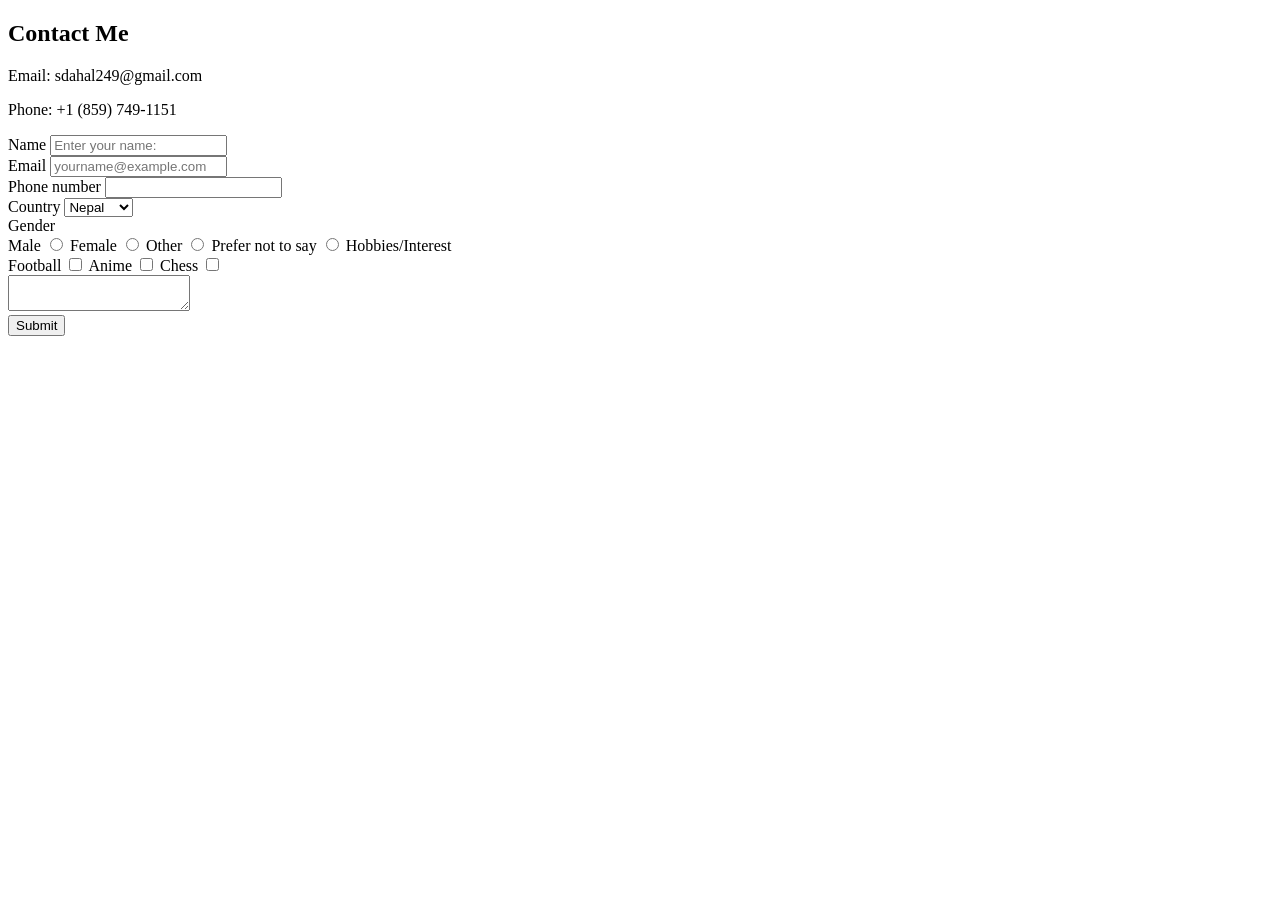
==== contact.html @ 0812b346 "Added basic content in html pages" ====
<!DOCTYPE html>
<html lang="en">
<head>
    <meta charset="UTF-8">
    <meta name="viewport" content="width=device-width, initial-scale=1.0">
    <title>Contact</title>
</head>
<body>
    <h2>Contact Me</h2>
    <p>Email: sdahal249@gmail.com</p>
    <p>Phone: +1 (859) 749-1151</p>

    <form action="">
        <label for="form_name">Name</label>
        <input id="form_name" type="text" placeholder="Enter your name: ">

        <br>

        <label for="form_email">Email</label>
        <input id="form_email" type="email" placeholder="yourname@example.com">

        <br>

        <label for="form_phone">Phone number</label>
        <input type="tel" id="form_phone">

        <br>

        <label for="country">Country</label>
        <select name="" id="">
            <option value="nepal">Nepal</option>
            <option value="usa">USA</option>
            <option value="india">India</option>
            <option value="canada">Canada</option>
        </select>

        <br>

        <label for="form_gender">Gender</label>
        <br>
        <label for="form_male">Male</label>
        <input type="radio" value="male" id="form_male">
        <label for="form_female">Female</label>
        <input type="radio" value="female" id="form_female">
        <label for="form_other">Other</label>
        <input type="radio" value="other" id="form_other">
        <label for="form_prefer_not_to_say">Prefer not to say</label>
        <input type="radio" value="not_prefer" id="form_prefer_not_to_say">

        <label>Hobbies/Interest</label>
        <br>
        <label for="Football">Football</label>
        <input type="checkbox" id="Football" name="Football" value="football">
        <label for="Anime">Anime</label>
        <input type="checkbox" id="Anime" name="Anime" value="anime">
        <label for="Chess">Chess</label>
        <input type="checkbox" id="Chess" name="Chess" value="chess">

        <br>
        <textarea name="" id="">

        </textarea>
        <br>
        <button type="submit">Submit</button>
    </form>
    
</body>
</html>
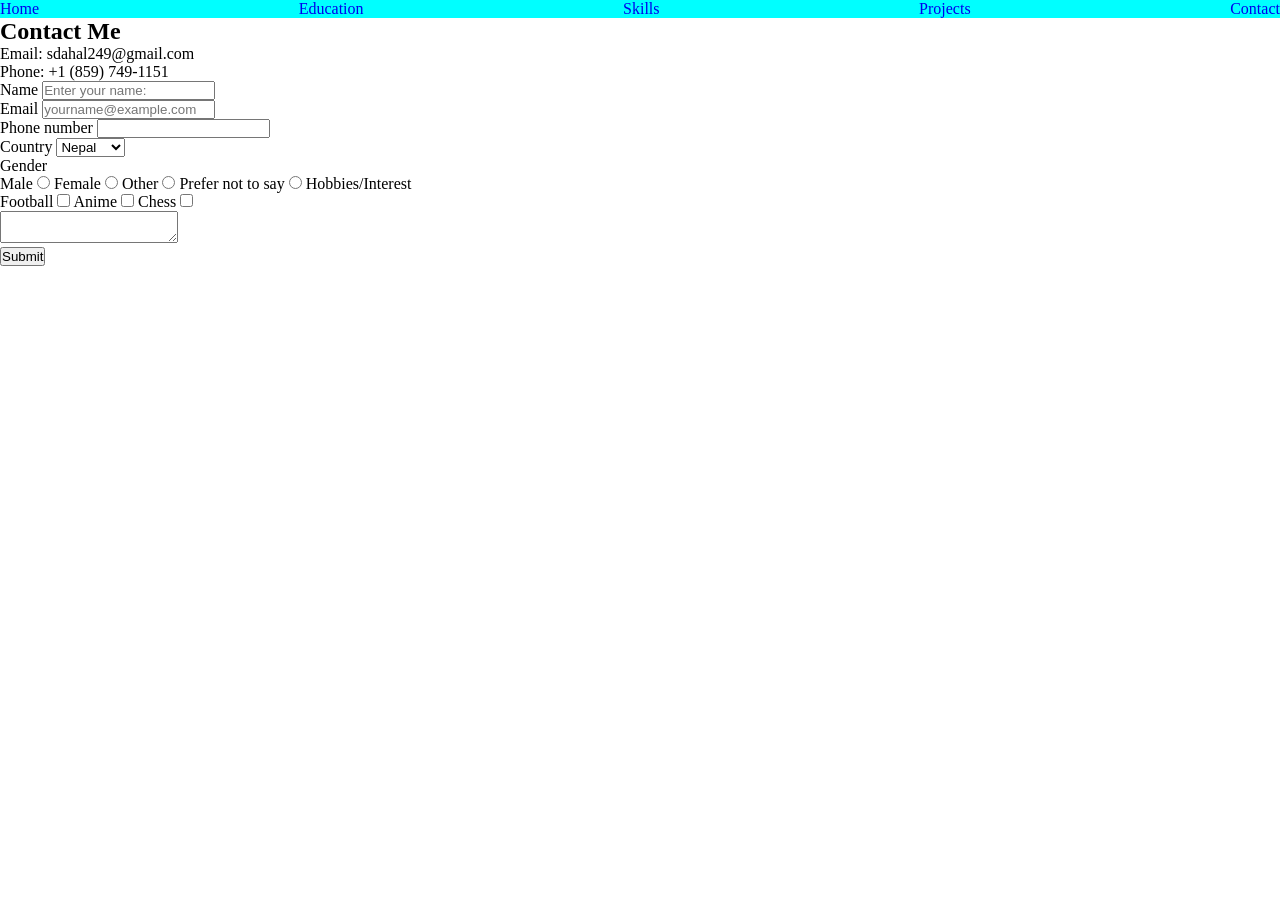
==== commit e9c23a6f: "Added navbar to all existing pages" ====
--- a/contact.html
+++ b/contact.html
@@ -3,9 +3,21 @@
 <head>
     <meta charset="UTF-8">
     <meta name="viewport" content="width=device-width, initial-scale=1.0">
+    <link rel="stylesheet" href="style.css">
     <title>Contact</title>
 </head>
 <body>
+    <header>
+      <nav id="navbar">
+        <ul>
+          <li><a href="index.html">Home</a></li>
+          <li><a href="education.html">Education</a></li>
+          <li><a href="skills.html">Skills</a></li>
+          <li><a href="projects.html">Projects</a></li>
+          <li><a href="contact.html">Contact</a></li>
+        </ul>
+      </nav>
+    </header>
     <h2>Contact Me</h2>
     <p>Email: sdahal249@gmail.com</p>
     <p>Phone: +1 (859) 749-1151</p>
--- a/style.css
+++ b/style.css
@@ -0,0 +1,23 @@
+* {
+    margin: 0;
+    padding: 0;
+    box-sizing: border-box;
+}
+
+#navbar {
+    background-color: aqua;
+}
+
+#navbar ul{
+    display: flex;
+    flex-direction: row;
+    justify-content: space-between;
+}
+
+#navbar ul li{
+    list-style: none;
+}
+
+#navbar ul li a{
+    text-decoration: none;
+}
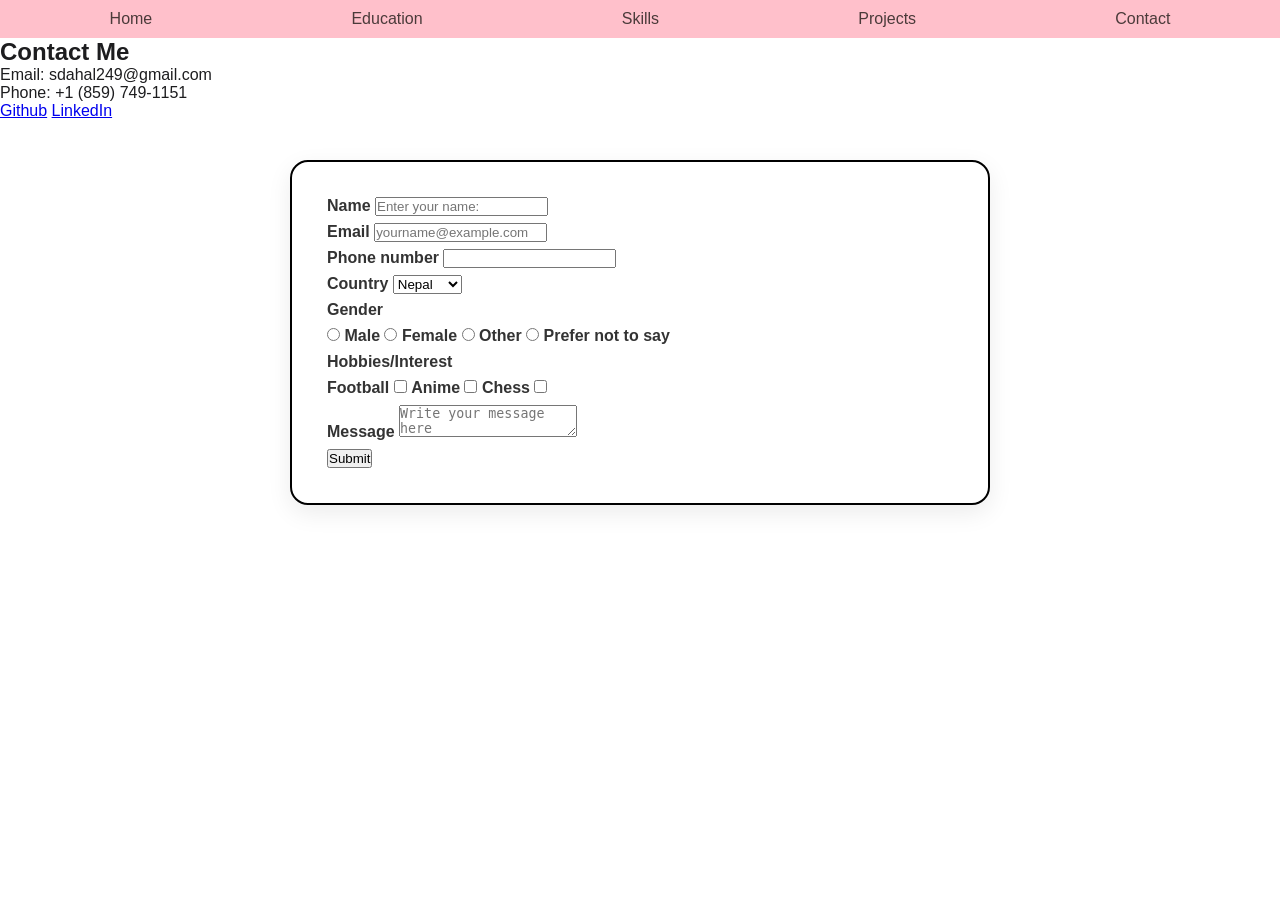
==== commit 880d9f41: "cleaning the pages" ====
--- a/contact.html
+++ b/contact.html
@@ -21,6 +21,9 @@
     <h2>Contact Me</h2>
     <p>Email: sdahal249@gmail.com</p>
     <p>Phone: +1 (859) 749-1151</p>
+    <a href="https://github.com/dSushant717" target="_blank">Github</a>
+    <a href="https://www.linkedin.com/in/sushantdahal/" target="_blank">LinkedIn</a>
+
 
     <form action="">
         <label for="form_name">Name</label>
@@ -39,7 +42,7 @@
         <br>
 
         <label for="country">Country</label>
-        <select name="" id="">
+        <select name="country" id="country">
             <option value="nepal">Nepal</option>
             <option value="usa">USA</option>
             <option value="india">India</option>
@@ -50,15 +53,16 @@
 
         <label for="form_gender">Gender</label>
         <br>
+        <input type="radio" name="form_gender" value="male" id="form_male">
         <label for="form_male">Male</label>
-        <input type="radio" value="male" id="form_male">
+        <input type="radio" name="form_gender" value="female" id="form_female">
         <label for="form_female">Female</label>
-        <input type="radio" value="female" id="form_female">
+        <input type="radio" name="form_gender" value="other" id="form_other">
         <label for="form_other">Other</label>
-        <input type="radio" value="other" id="form_other">
+        <input type="radio" name="form_gender" value="not_prefer" id="form_prefer_not_to_say">
         <label for="form_prefer_not_to_say">Prefer not to say</label>
-        <input type="radio" value="not_prefer" id="form_prefer_not_to_say">
 
+        <br>
         <label>Hobbies/Interest</label>
         <br>
         <label for="Football">Football</label>
@@ -69,9 +73,8 @@
         <input type="checkbox" id="Chess" name="Chess" value="chess">
 
         <br>
-        <textarea name="" id="">
-
-        </textarea>
+        <label for="message">Message</label>
+<textarea id="message" name="message" placeholder="Write your message here"></textarea>
         <br>
         <button type="submit">Submit</button>
     </form>
--- a/style.css
+++ b/style.css
@@ -4,14 +4,33 @@
     box-sizing: border-box;
 }
 
+body {
+  font-family: -apple-system, BlinkMacSystemFont, "SF Pro Text", "Helvetica Neue", Arial, sans-serif;
+  background-color: #ffffff;
+  color: #1d1d1f;
+}
+
+
+header {
+    position: sticky;
+    top: 0;
+}
+
+#profile {
+    width: 230px;
+    background-color: pink;
+    border-radius: 20%;
+}
+
 #navbar {
-    background-color: aqua;
+    padding: 10px;
+    background-color: pink;
 }
 
 #navbar ul{
     display: flex;
     flex-direction: row;
-    justify-content: space-between;
+    justify-content: space-around;
 }
 
 #navbar ul li{
@@ -20,4 +39,65 @@
 
 #navbar ul li a{
     text-decoration: none;
+    color:#4b3a3a;
+}
+
+form {
+  max-width: 700px;
+  margin: 40px auto;
+  border: 2px solid black;
+  padding: 35px;
+  border-radius: 18px;
+  box-shadow: 0 8px 25px rgba(0, 0, 0, 0.08);
+}
+
+form label {
+  display: inline-block;
+  margin-bottom: 8px;
+  font-weight: 600;
+  color: #333;
+}
+
+.projects-page {
+    max-width: 1100px;
+    margin: 40px auto;
+    padding: 20px;
+}
+
+.projects-page h1 {
+    text-align: center;
+    margin-bottom: 10px;
+    color: #2a2340;
+}
+
+.projects-intro {
+    text-align: center;
+    color: #666;
+    margin-bottom: 40px;
+}
+
+.project-container {
+    display: flex;
+    flex-wrap: wrap;
+    gap: 25px;
+    justify-content: center;
+}
+
+.project-box {
+    background-color: #ffffff;
+    width: 300px;
+    padding: 20px;
+    border-radius: 14px;
+    box-shadow: 0 4px 14px rgba(0, 0, 0, 0.08);
+    border: 1px solid #eee;
+    transition: transform 0.2s ease, box-shadow 0.2s ease;
+}
+
+footer {
+    background-color: pink;
+}
+
+footer ul li a{
+    text-decoration: none;
+    list-style: none;
 }
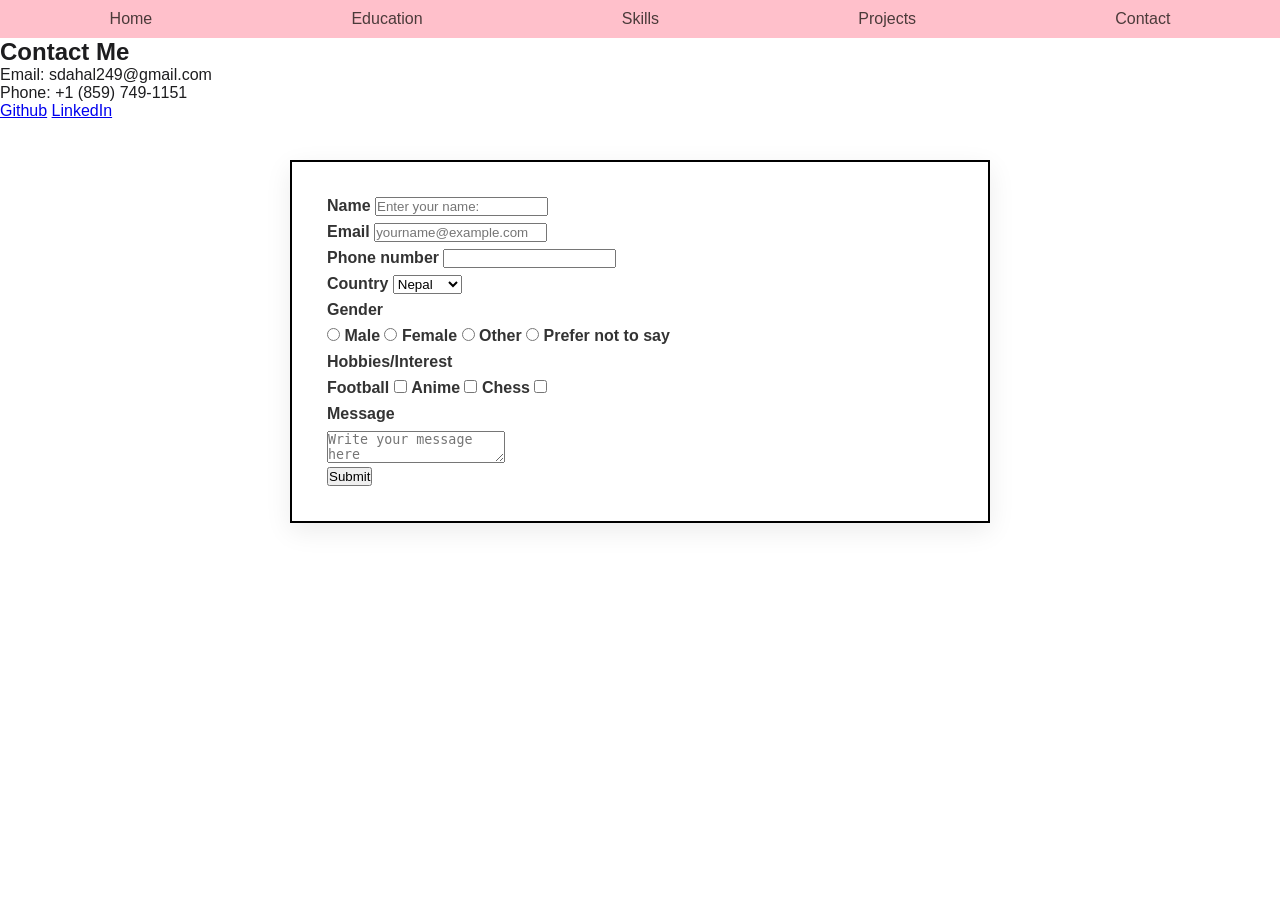
==== commit 6eefdad9: "finalized the initial draft" ====
--- a/contact.html
+++ b/contact.html
@@ -74,7 +74,8 @@
 
         <br>
         <label for="message">Message</label>
-<textarea id="message" name="message" placeholder="Write your message here"></textarea>
+        <br>    
+        <textarea id="message" name="message" placeholder="Write your message here"></textarea>
         <br>
         <button type="submit">Submit</button>
     </form>
--- a/style.css
+++ b/style.css
@@ -18,7 +18,7 @@
 
 #profile {
     width: 230px;
-    background-color: pink;
+    border: 2px solid #000;
     border-radius: 20%;
 }
 
@@ -42,12 +42,17 @@
     color:#4b3a3a;
 }
 
+.introduction {
+    display: flex;
+    justify-content: space-between;
+    gap: 20px;
+}
+
 form {
   max-width: 700px;
   margin: 40px auto;
   border: 2px solid black;
   padding: 35px;
-  border-radius: 18px;
   box-shadow: 0 8px 25px rgba(0, 0, 0, 0.08);
 }
 
@@ -72,7 +77,6 @@
 
 .projects-intro {
     text-align: center;
-    color: #666;
     margin-bottom: 40px;
 }
 
@@ -87,13 +91,12 @@
     background-color: #ffffff;
     width: 300px;
     padding: 20px;
-    border-radius: 14px;
-    box-shadow: 0 4px 14px rgba(0, 0, 0, 0.08);
-    border: 1px solid #eee;
-    transition: transform 0.2s ease, box-shadow 0.2s ease;
+    border: 1px solid #000;
 }
 
 footer {
+    padding: 20px;
+    text-align: center;
     background-color: pink;
 }
 
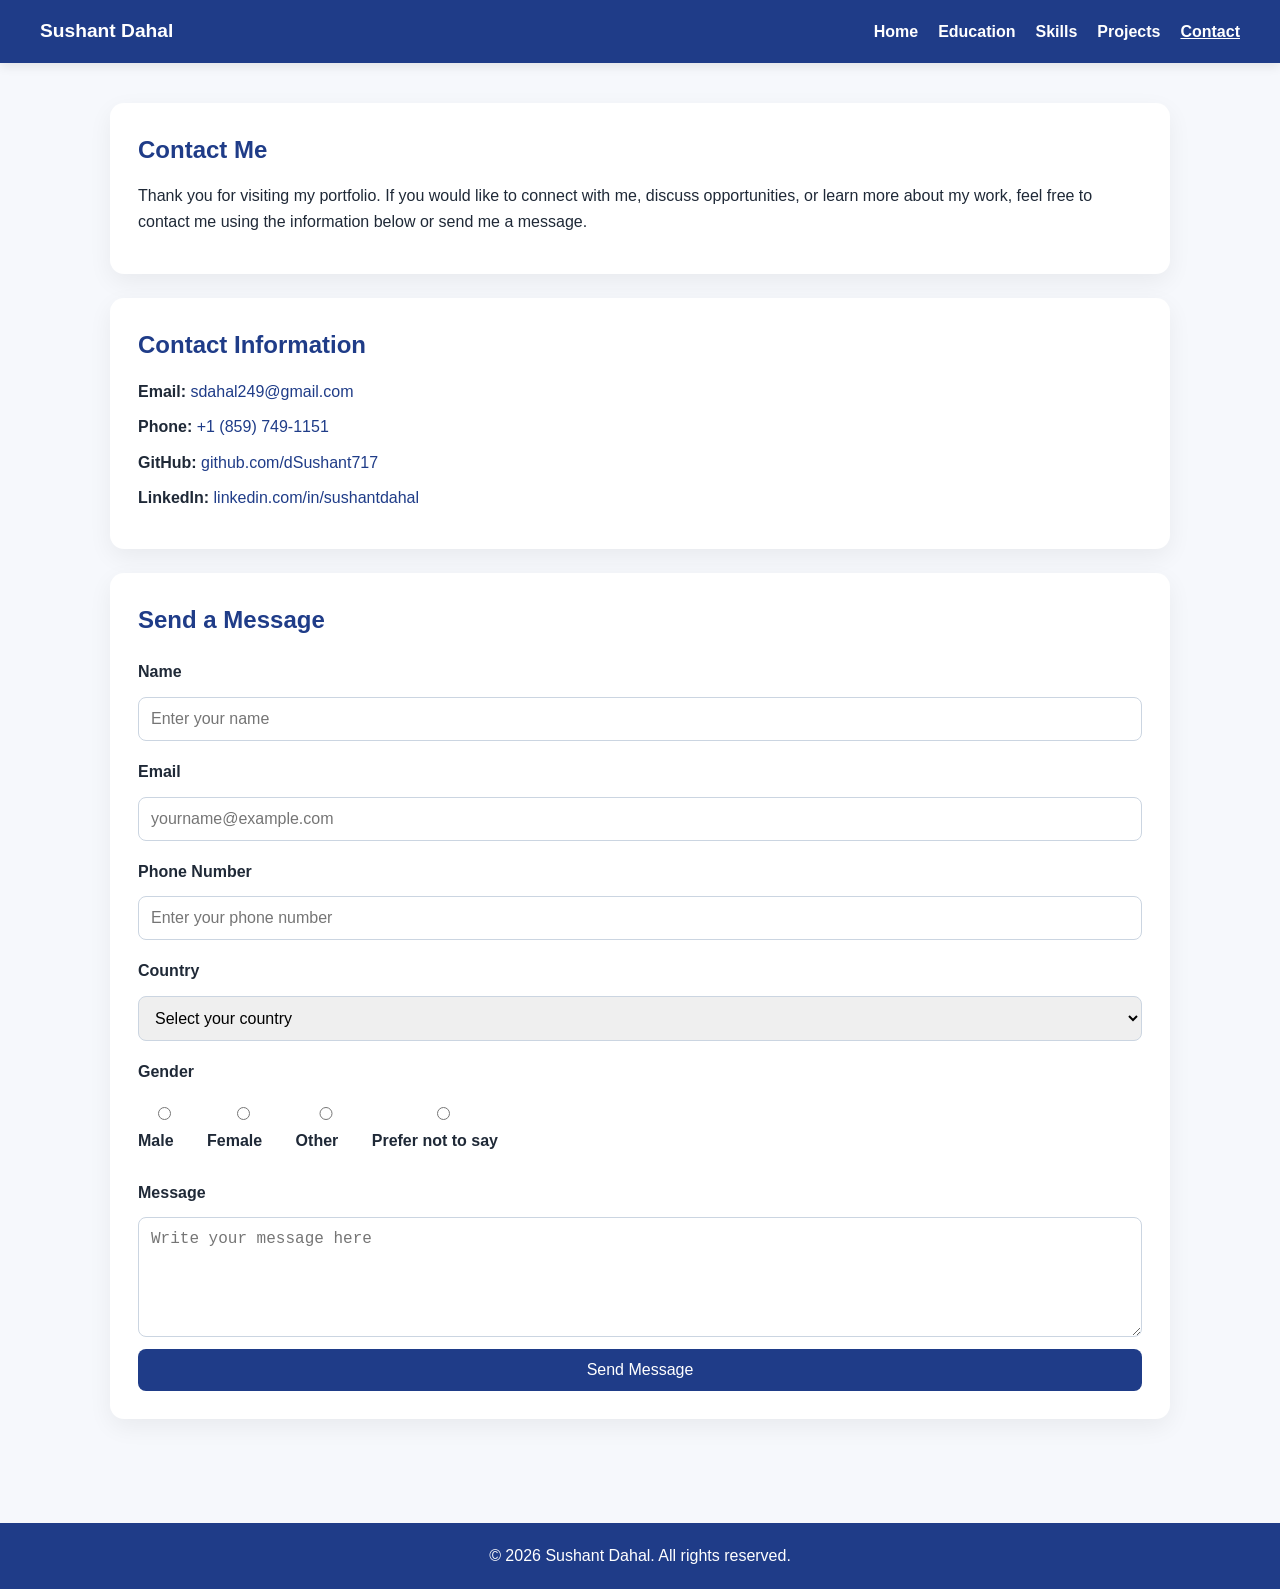
==== commit 799136c2: "updated portfolio website" ====
--- a/contact.html
+++ b/contact.html
@@ -1,84 +1,85 @@
 <!DOCTYPE html>
 <html lang="en">
 <head>
-    <meta charset="UTF-8">
-    <meta name="viewport" content="width=device-width, initial-scale=1.0">
-    <link rel="stylesheet" href="style.css">
-    <title>Contact</title>
+  <meta charset="UTF-8">
+  <meta name="viewport" content="width=device-width, initial-scale=1.0">
+  <title>Contact | Sushant Dahal</title>
+  <link rel="stylesheet" href="style.css">
 </head>
 <body>
-    <header>
-      <nav id="navbar">
-        <ul>
-          <li><a href="index.html">Home</a></li>
-          <li><a href="education.html">Education</a></li>
-          <li><a href="skills.html">Skills</a></li>
-          <li><a href="projects.html">Projects</a></li>
-          <li><a href="contact.html">Contact</a></li>
-        </ul>
-      </nav>
-    </header>
-    <h2>Contact Me</h2>
-    <p>Email: sdahal249@gmail.com</p>
-    <p>Phone: +1 (859) 749-1151</p>
-    <a href="https://github.com/dSushant717" target="_blank">Github</a>
-    <a href="https://www.linkedin.com/in/sushantdahal/" target="_blank">LinkedIn</a>
 
+  <header>
+    <nav id="navbar">
+      <div class="nav-brand">Sushant Dahal</div>
+      <ul>
+        <li><a href="index.html">Home</a></li>
+        <li><a href="education.html">Education</a></li>
+        <li><a href="skills.html">Skills</a></li>
+        <li><a href="projects.html">Projects</a></li>
+        <li><a href="contact.html" class="active">Contact</a></li>
+      </ul>
+    </nav>
+  </header>
 
-    <form action="">
+  <main class="page-container">
+    <section class="card">
+      <h1>Contact Me</h1>
+      <p>
+        Thank you for visiting my portfolio. If you would like to connect with me, discuss opportunities,
+        or learn more about my work, feel free to contact me using the information below or send me a message.
+      </p>
+    </section>
+
+    <section class="card contact-details">
+      <h2>Contact Information</h2>
+      <p><strong>Email:</strong> <a href="mailto:sdahal249@gmail.com">sdahal249@gmail.com</a></p>
+      <p><strong>Phone:</strong> <a href="tel:+18597491151">+1 (859) 749-1151</a></p>
+      <p><strong>GitHub:</strong> <a href="https://github.com/dSushant717" target="_blank">github.com/dSushant717</a></p>
+      <p><strong>LinkedIn:</strong> <a href="https://www.linkedin.com/in/sushantdahal/" target="_blank">linkedin.com/in/sushantdahal</a></p>
+    </section>
+
+    <section class="card">
+      <h2>Send a Message</h2>
+
+      <form id="contact-form">
         <label for="form_name">Name</label>
-        <input id="form_name" type="text" placeholder="Enter your name: ">
-
-        <br>
+        <input id="form_name" type="text" placeholder="Enter your name">
 
         <label for="form_email">Email</label>
         <input id="form_email" type="email" placeholder="yourname@example.com">
 
-        <br>
-
-        <label for="form_phone">Phone number</label>
-        <input type="tel" id="form_phone">
-
-        <br>
+        <label for="form_phone">Phone Number</label>
+        <input type="tel" id="form_phone" placeholder="Enter your phone number">
 
         <label for="country">Country</label>
         <select name="country" id="country">
-            <option value="nepal">Nepal</option>
-            <option value="usa">USA</option>
-            <option value="india">India</option>
-            <option value="canada">Canada</option>
+          <option value="">Select your country</option>
+          <option value="nepal">Nepal</option>
+          <option value="usa">USA</option>
+          <option value="india">India</option>
+          <option value="canada">Canada</option>
         </select>
 
-        <br>
+        <label>Gender</label>
+        <div class="radio-group">
+          <label><input type="radio" name="form_gender" value="male"> Male</label>
+          <label><input type="radio" name="form_gender" value="female"> Female</label>
+          <label><input type="radio" name="form_gender" value="other"> Other</label>
+          <label><input type="radio" name="form_gender" value="not_prefer"> Prefer not to say</label>
+        </div>
 
-        <label for="form_gender">Gender</label>
-        <br>
-        <input type="radio" name="form_gender" value="male" id="form_male">
-        <label for="form_male">Male</label>
-        <input type="radio" name="form_gender" value="female" id="form_female">
-        <label for="form_female">Female</label>
-        <input type="radio" name="form_gender" value="other" id="form_other">
-        <label for="form_other">Other</label>
-        <input type="radio" name="form_gender" value="not_prefer" id="form_prefer_not_to_say">
-        <label for="form_prefer_not_to_say">Prefer not to say</label>
+        <label for="message">Message</label>
+        <textarea id="message" name="message" placeholder="Write your message here"></textarea>
 
-        <br>
-        <label>Hobbies/Interest</label>
-        <br>
-        <label for="Football">Football</label>
-        <input type="checkbox" id="Football" name="Football" value="football">
-        <label for="Anime">Anime</label>
-        <input type="checkbox" id="Anime" name="Anime" value="anime">
-        <label for="Chess">Chess</label>
-        <input type="checkbox" id="Chess" name="Chess" value="chess">
+        <button type="submit" class="primary-btn">Send Message</button>
+      </form>
+    </section>
+  </main>
 
-        <br>
-        <label for="message">Message</label>
-        <br>    
-        <textarea id="message" name="message" placeholder="Write your message here"></textarea>
-        <br>
-        <button type="submit">Submit</button>
-    </form>
-    
+  <footer>
+    <p>&copy; 2026 Sushant Dahal. All rights reserved.</p>
+  </footer>
+
+  <script src="script.js"></script>
 </body>
 </html>
--- a/style.css
+++ b/style.css
@@ -1,106 +1,315 @@
+/* Reset */
 * {
-    margin: 0;
-    padding: 0;
-    box-sizing: border-box;
-}
-
+  margin: 0;
+  padding: 0;
+  box-sizing: border-box;
+}
+
+/* General page styling */
 body {
-  font-family: -apple-system, BlinkMacSystemFont, "SF Pro Text", "Helvetica Neue", Arial, sans-serif;
-  background-color: #ffffff;
-  color: #1d1d1f;
-}
-
-
+  font-family: Arial, sans-serif;
+  background: #f6f8fc;
+  color: #1f2937;
+  line-height: 1.6;
+}
+
+/* Navigation */
 header {
-    position: sticky;
-    top: 0;
+  position: sticky;
+  top: 0;
+  z-index: 1000;
+}
+
+#navbar {
+  background: #1f3c88;
+  color: white;
+  padding: 16px 40px;
+  display: flex;
+  justify-content: space-between;
+  align-items: center;
+  flex-wrap: wrap;
+  box-shadow: 0 4px 10px rgba(0, 0, 0, 0.08);
+}
+
+.nav-brand {
+  font-size: 1.2rem;
+  font-weight: bold;
+}
+
+#navbar ul {
+  display: flex;
+  gap: 20px;
+  list-style: none;
+}
+
+#navbar ul li a {
+  color: white;
+  text-decoration: none;
+  font-weight: 600;
+}
+
+#navbar ul li a:hover,
+#navbar ul li a.active {
+  text-decoration: underline;
+}
+
+/* Main content area */
+.page-container {
+  max-width: 1100px;
+  margin: 40px auto;
+  padding: 0 20px 40px;
+}
+
+/* Reusable card */
+.card {
+  background: white;
+  padding: 28px;
+  border-radius: 14px;
+  margin-bottom: 24px;
+  box-shadow: 0 8px 24px rgba(0, 0, 0, 0.06);
+}
+
+.card h1,
+.card h2 {
+  margin-bottom: 14px;
+  color: #1f3c88;
+}
+
+.card p {
+  margin-bottom: 12px;
+}
+
+/* Hero section */
+.hero-section {
+  display: flex;
+  justify-content: space-between;
+  align-items: center;
+  gap: 30px;
+}
+
+.hero-text {
+  flex: 1;
+}
+
+.hero-text h1 {
+  font-size: 2.2rem;
+  margin-bottom: 10px;
+}
+
+.small-tag {
+  color: #4b5563;
+  font-weight: bold;
+  margin-bottom: 10px;
+}
+
+.hero-image {
+  flex-shrink: 0;
 }
 
 #profile {
-    width: 230px;
-    border: 2px solid #000;
-    border-radius: 20%;
-}
-
-#navbar {
-    padding: 10px;
-    background-color: pink;
-}
-
-#navbar ul{
-    display: flex;
-    flex-direction: row;
-    justify-content: space-around;
-}
-
-#navbar ul li{
-    list-style: none;
-}
-
-#navbar ul li a{
-    text-decoration: none;
-    color:#4b3a3a;
-}
-
-.introduction {
-    display: flex;
-    justify-content: space-between;
-    gap: 20px;
+  width: 230px;
+  border-radius: 18px;
+  border: 3px solid #1f3c88;
+}
+
+/* Buttons */
+.button-group {
+  margin-top: 18px;
+  display: flex;
+  gap: 12px;
+  flex-wrap: wrap;
+}
+
+.primary-btn,
+.secondary-btn {
+  display: inline-block;
+  padding: 12px 20px;
+  border-radius: 8px;
+  text-decoration: none;
+  border: none;
+  cursor: pointer;
+  font-size: 1rem;
+}
+
+.primary-btn {
+  background: #1f3c88;
+  color: white;
+}
+
+.primary-btn:hover {
+  background: #162d66;
+}
+
+.secondary-btn {
+  background: #e5ebf7;
+  color: #1f3c88;
+}
+
+.secondary-btn:hover {
+  background: #d7e1f5;
+}
+
+/* Lists */
+.info-list {
+  padding-left: 20px;
+}
+
+.info-list li {
+  margin-bottom: 8px;
+}
+
+.ordered-list {
+  padding-left: 22px;
+}
+
+/* Skills grid */
+.skills-grid {
+  display: grid;
+  grid-template-columns: repeat(2, 1fr);
+  gap: 24px;
+}
+
+/* Projects */
+.project-container {
+  display: flex;
+  flex-wrap: wrap;
+  gap: 24px;
+  justify-content: center;
+}
+
+.project-box {
+  background: white;
+  width: 100%;
+  max-width: 500px;
+  padding: 24px;
+  border-radius: 14px;
+  box-shadow: 0 6px 22px rgba(0, 0, 0, 0.06);
+}
+
+.project-box h2 {
+  color: #1f3c88;
+  margin-bottom: 12px;
+}
+
+.project-box p {
+  margin-bottom: 10px;
+}
+
+/* Table */
+.table-wrapper {
+  overflow-x: auto;
+}
+
+table {
+  width: 100%;
+  border-collapse: collapse;
+  margin-top: 10px;
+}
+
+table th,
+table td {
+  border: 1px solid #d1d5db;
+  padding: 12px;
+  text-align: left;
+}
+
+table th {
+  background: #e8eefc;
+}
+
+/* Contact */
+.contact-details p {
+  margin-bottom: 10px;
+}
+
+.contact-details a {
+  color: #1f3c88;
+  text-decoration: none;
+}
+
+.contact-details a:hover {
+  text-decoration: underline;
 }
 
 form {
-  max-width: 700px;
-  margin: 40px auto;
-  border: 2px solid black;
-  padding: 35px;
-  box-shadow: 0 8px 25px rgba(0, 0, 0, 0.08);
+  display: flex;
+  flex-direction: column;
+  gap: 12px;
 }
 
 form label {
-  display: inline-block;
+  font-weight: 600;
+  margin-top: 6px;
+}
+
+form input,
+form select,
+form textarea {
+  width: 100%;
+  padding: 12px;
+  border: 1px solid #cbd5e1;
+  border-radius: 8px;
+  font-size: 1rem;
+}
+
+form textarea {
+  min-height: 120px;
+  resize: vertical;
+}
+
+.radio-group,
+.checkbox-group {
+  display: flex;
+  flex-wrap: wrap;
+  gap: 16px;
   margin-bottom: 8px;
-  font-weight: 600;
-  color: #333;
-}
-
-.projects-page {
-    max-width: 1100px;
-    margin: 40px auto;
-    padding: 20px;
-}
-
-.projects-page h1 {
+}
+
+.hidden-text {
+  display: none;
+}
+
+/* Footer */
+footer {
+  text-align: center;
+  padding: 20px;
+  background: #1f3c88;
+  color: white;
+  margin-top: 20px;
+}
+
+/* Responsive design */
+@media (max-width: 768px) {
+  #navbar {
+    flex-direction: column;
+    align-items: flex-start;
+    gap: 14px;
+  }
+
+  #navbar ul {
+    flex-direction: column;
+    gap: 10px;
+    width: 100%;
+  }
+
+  .hero-section {
+    flex-direction: column-reverse;
     text-align: center;
-    margin-bottom: 10px;
-    color: #2a2340;
-}
-
-.projects-intro {
-    text-align: center;
-    margin-bottom: 40px;
-}
-
-.project-container {
-    display: flex;
-    flex-wrap: wrap;
-    gap: 25px;
+  }
+
+  .button-group {
     justify-content: center;
-}
-
-.project-box {
-    background-color: #ffffff;
-    width: 300px;
-    padding: 20px;
-    border: 1px solid #000;
-}
-
-footer {
-    padding: 20px;
-    text-align: center;
-    background-color: pink;
-}
-
-footer ul li a{
-    text-decoration: none;
-    list-style: none;
+  }
+
+  .skills-grid {
+    grid-template-columns: 1fr;
+  }
+
+  #profile {
+    width: 180px;
+  }
+
+  .hero-text h1 {
+    font-size: 1.8rem;
+  }
 }
